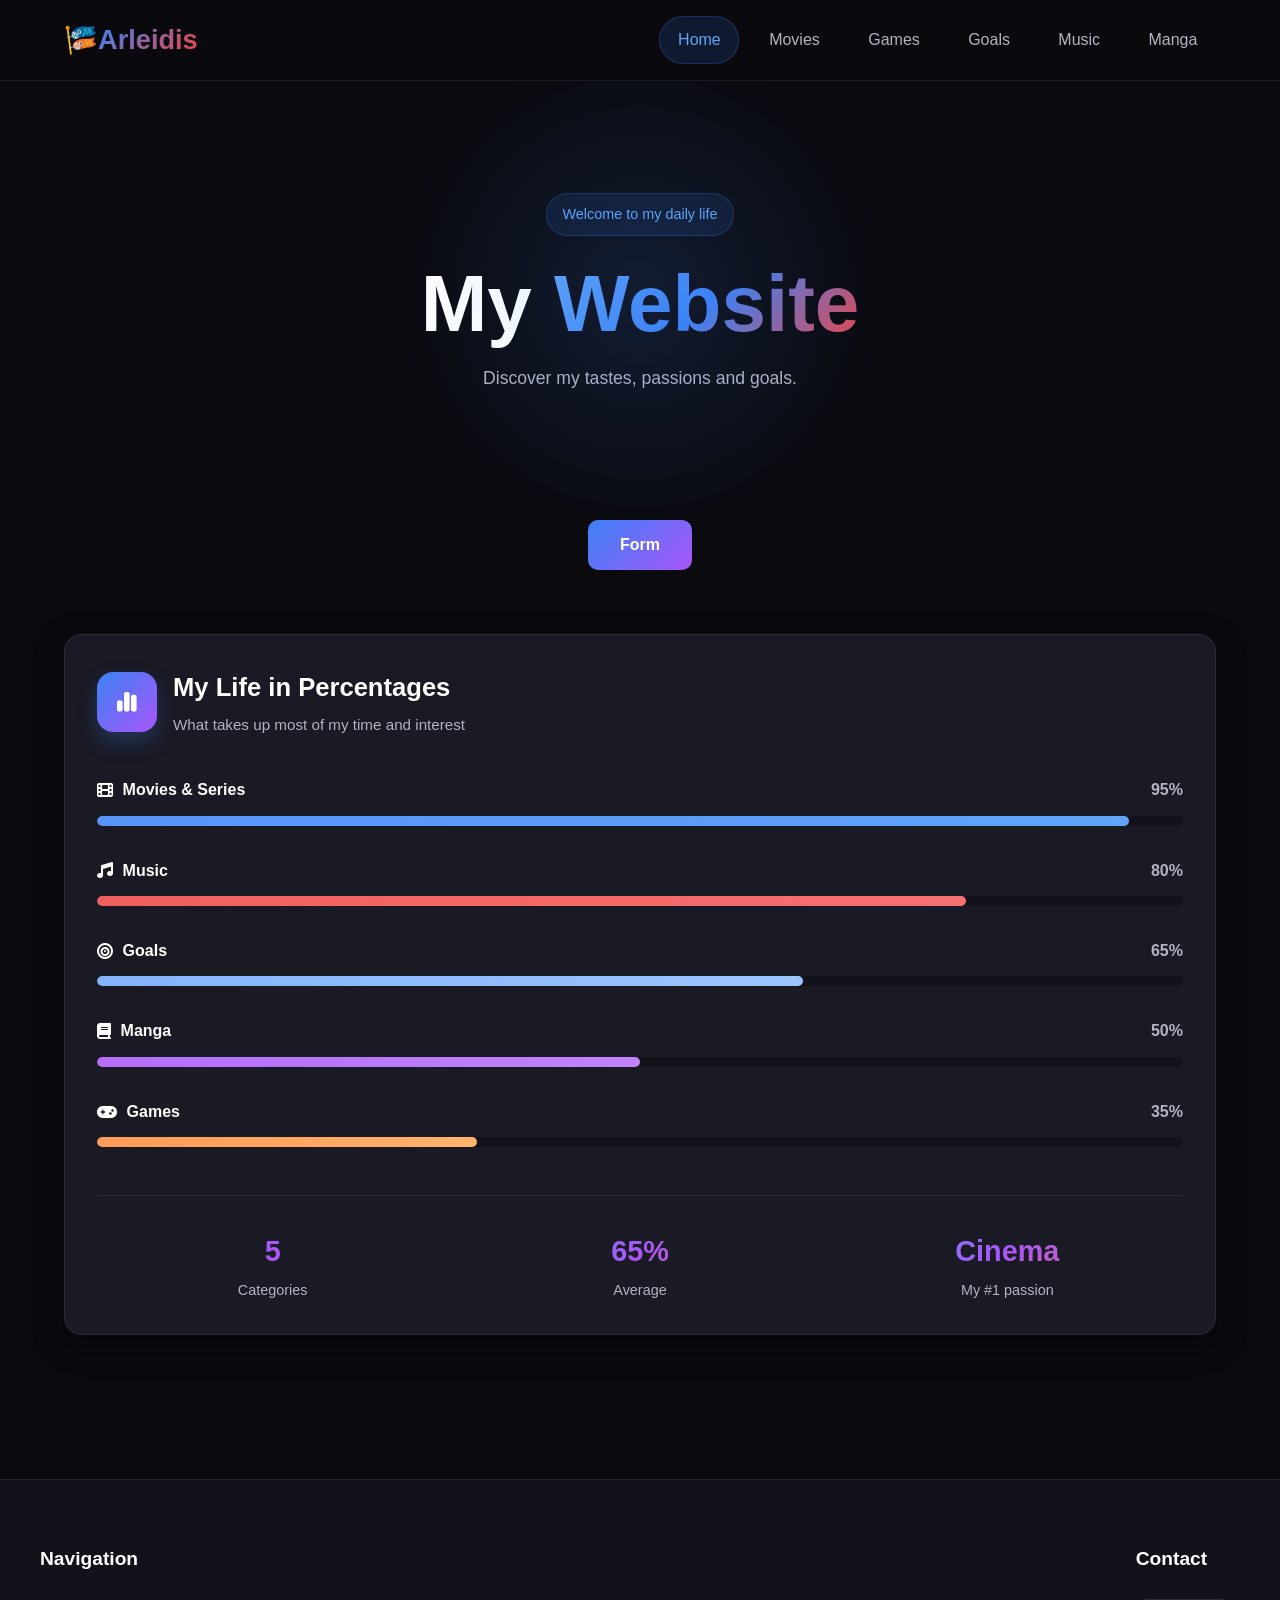
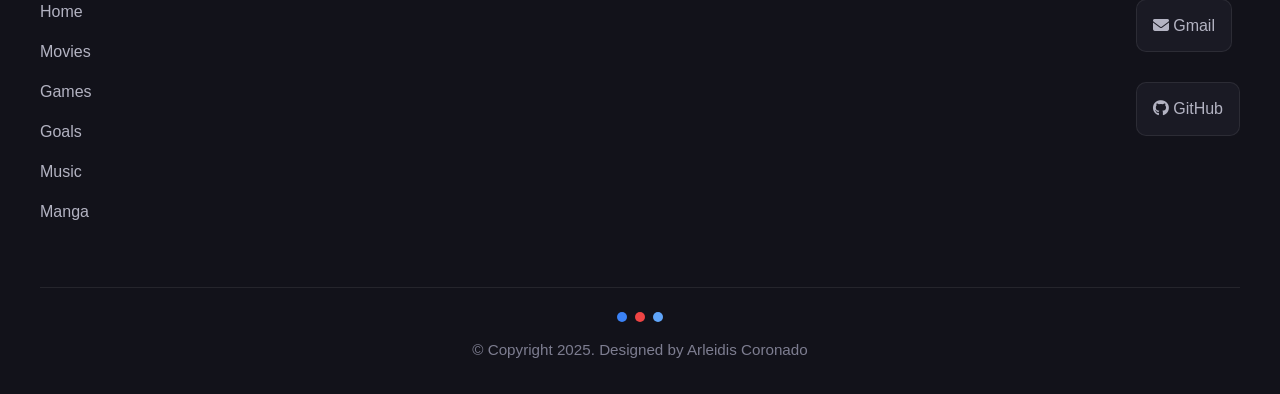
==== index.html @ 74d287a0 "First commit" ====
<!DOCTYPE html>
<html lang="en">

<head>
    <meta charset="UTF-8">
    <meta name="viewport" content="width=device-width, initial-scale=1.0">
    <title>Home - My Website</title>

    <!-- ICONS -->
    <link rel="stylesheet" href="https://cdnjs.cloudflare.com/ajax/libs/font-awesome/6.5.1/css/all.min.css">

    <link rel="stylesheet" href="css/styles.css">
</head>

<body>

    <header class="header">
        <div class="header-content">
            <h1 class="logo">🎏<span>Arleidis</span></h1>

            <nav class="nav-links">
                <a href="index.html" class="nav-link active">Home</a>
                <a href="peliculas.html" class="nav-link">Movies</a>
                <a href="juegos.html" class="nav-link">Games</a>
                <a href="metas.html" class="nav-link">Goals</a>
                <a href="musica.html" class="nav-link">Music</a>
                <a href="mangas.html" class="nav-link">Manga</a>
            </nav>
        </div>
    </header>

    <main class="main-content">

        <section id="inicio" class="module active">

            <!-- HERO -->
            <div class="hero">
                <div class="hero-badge">Welcome to my daily life</div>

                <h2 class="hero-title">My <span>Website</span></h2>

                <p class="hero-description">
                    Discover my tastes, passions and goals.
                </p>
            </div>

            <!-- FORM -->
            <div class="form-container">
                <button class="form-toggle-btn" onclick="toggleForm()">Form</button>

                <div class="contact-form" id="contact-form" style="display:none;">
                    <form onsubmit="handleFormSubmit(event)">

                        <div class="form-group">
                            <label>Name:</label>
                            <input type="text" required>
                        </div>

                        <div class="form-group">
                            <label>Group-scrum:</label>
                            <input type="text" required>
                        </div>

                        <div class="form-group">
                            <label>Score:</label>
                            <input type="text" required>
                        </div>

                        <div class="form-group">
                            <label>Message:</label>
                            <input type="text" required>
                        </div>

                        <button type="submit" class="form-submit-btn">
                            Send your message
                        </button>

                    </form>
                </div>
            </div>

            <!-- PERCENT SECTION -->
            <section class="percent-section">

                <div class="percent-header">
                    <div class="percent-icon">
                        <i class="fa-solid fa-chart-simple"></i>
                    </div>

                    <div>
                        <h2>My Life in Percentages</h2>
                        <p>What takes up most of my time and interest</p>
                    </div>
                </div>

                <!-- ITEM -->
                <div class="progress-item">
                    <div class="progress-title">
                        <span><i class="fa-solid fa-film"></i> Movies & Series</span>
                        <span>95%</span>
                    </div>

                    <div class="progress-bar">
                        <div class="progress-fill peliculas"></div>
                    </div>
                </div>

                <!-- ITEM -->
                <div class="progress-item">
                    <div class="progress-title">
                        <span><i class="fa-solid fa-music"></i> Music</span>
                        <span>80%</span>
                    </div>

                    <div class="progress-bar">
                        <div class="progress-fill musica"></div>
                    </div>
                </div>

                <!-- ITEM -->
                <div class="progress-item">
                    <div class="progress-title">
                        <span><i class="fa-solid fa-bullseye"></i> Goals</span>
                        <span>65%</span>
                    </div>

                    <div class="progress-bar">
                        <div class="progress-fill metas"></div>
                    </div>
                </div>

                <!-- ITEM -->
                <div class="progress-item">
                    <div class="progress-title">
                        <span><i class="fa-solid fa-book"></i> Manga</span>
                        <span>50%</span>
                    </div>

                    <div class="progress-bar">
                        <div class="progress-fill manga"></div>
                    </div>
                </div>

                <!-- ITEM -->
                <div class="progress-item">
                    <div class="progress-title">
                        <span><i class="fa-solid fa-gamepad"></i> Games</span>
                        <span>35%</span>
                    </div>

                    <div class="progress-bar">
                        <div class="progress-fill juegos"></div>
                    </div>
                </div>

                <!-- STATS -->
                <div class="stats-container">

                    <div class="stat-box">
                        <h3>5</h3>
                        <p>Categories</p>
                    </div>

                    <div class="stat-box">
                        <h3>65%</h3>
                        <p>Average</p>
                    </div>

                    <div class="stat-box">
                        <h3>Cinema</h3>
                        <p>My #1 passion</p>
                    </div>

                </div>

            </section>

        </section>

    </main>

    <!-- FOOTER -->
    <footer class="footer">

        <div class="footer-container">

            <!-- NAVIGATION -->
            <div class="footer-column">
                <h3>Navigation</h3>

                <a href="#">Home</a>
                <a href="#">Movies</a>
                <a href="#">Games</a>
                <a href="#">Goals</a>
                <a href="#">Music</a>
                <a href="#">Manga</a>
            </div>

            <!-- CONTACT -->
            <div class="footer-column">
                <h3>Contact</h3>

                <div class="contact-buttons">

                    <a href="mailto:arlcornd@gmail.com" class="contact-btn">
                        <i class="fa-solid fa-envelope"></i> Gmail
                    </a>

                    <a href="https://github.com/Aetheresa" target="_blank" class="contact-btn">
                        <i class="fa-brands fa-github"></i> GitHub
                    </a>

                </div>
            </div>

        </div>

        <!-- Footer -->
        <div class="footer-bottom">

            <div class="footer-dots">
                <span></span>
                <span></span>
                <span></span>
            </div>

            <p>© Copyright 2025. Designed by Arleidis Coronado</p>

        </div>

    </footer>

    <script src="js/script.js"></script>

</body>

</html>
---- css/styles.css ----
/* =========================
   RESET Y VARIABLES
========================= */
:root {
  --bg-primary: #0a0a0f;
  --bg-secondary: #12121a;
  --bg-card: #1a1a24;

  --text-primary: #ffffff;
  --text-secondary: #b3b3c2;
  --text-muted: #7d7d90;

  --blue: #3b82f6;
  --blue-light: #60a5fa;

  --red: #ef4444;
  --red-light: #f87171;

  --purple: #a855f7;

  --border: rgba(255,255,255,0.08);

  --radius: 18px;
  --radius-sm: 10px;

  --shadow:
    0 10px 30px rgba(0,0,0,0.35);
}

*{
  margin:0;
  padding:0;
  box-sizing:border-box;
}

html{
  scroll-behavior:smooth;
}

body{
  font-family:'Segoe UI',sans-serif;
  background: var(--bg-primary);
  color: var(--text-primary);
  min-height:100vh;
  line-height:1.6;
}

/* =========================
   HEADER
========================= */
.header{
  position:sticky;
  top:0;
  z-index:100;
  background: rgba(10,10,15,0.9);
  backdrop-filter: blur(12px);
  border-bottom:1px solid var(--border);
}

.header-content{
  max-width:1200px;
  margin:auto;
  padding:1rem 1.5rem;

  display:flex;
  justify-content:space-between;
  align-items:center;
  gap:1rem;
  flex-wrap:wrap;
}

.logo{
  font-size:1.7rem;
  font-weight:800;
}

.logo span{
  background: linear-gradient(135deg,var(--blue),var(--red));
  -webkit-background-clip:text;
  background-clip:text;
  color:transparent;
}

/* =========================
   NAVBAR
========================= */
.nav-links{
  display:flex;
  gap:.7rem;
  flex-wrap:wrap;
}

.nav-link{
  text-decoration:none;
  color:var(--text-secondary);

  padding:.65rem 1.1rem;
  border-radius:999px;

  transition:.3s ease;
  border:1px solid transparent;
}

.nav-link:hover{
  background:var(--bg-card);
  color:white;
  border-color:var(--border);
}

.nav-link.active{
  background: rgba(59,130,246,0.15);
  color: var(--blue-light);
  border-color: rgba(59,130,246,0.25);
}

/* =========================
   MAIN
========================= */
.main-content{
  max-width:1200px;
  margin:auto;
  padding:2rem 1.5rem 4rem;
}

/* =========================
   HERO INICIO
========================= */
.hero{
  padding:5rem 1rem;
  text-align:center;
  position:relative;
}

.hero::before{
  content:"";
  position:absolute;
  width:500px;
  height:500px;
  left:50%;
  top:50%;
  transform:translate(-50%,-50%);
  background:
    radial-gradient(circle,
    rgba(59,130,246,.15),
    transparent 70%);
  pointer-events:none;
}

.hero-badge{
  display:inline-block;
  padding:.55rem 1rem;
  border-radius:999px;

  background:rgba(59,130,246,.12);
  border:1px solid rgba(59,130,246,.25);

  color:var(--blue-light);
  font-size:.9rem;

  margin-bottom:1.5rem;
}

.hero-title{
  font-size: clamp(2.5rem, 8vw, 5rem);
  font-weight:900;
  line-height:1.1;
  margin-bottom:1rem;
}

.hero-title span{
  background:
    linear-gradient(
      135deg,
      var(--blue-light),
      var(--blue),
      var(--red)
    );

  -webkit-background-clip:text;
  background-clip:text;
  color:transparent;
}

.hero-description{
  max-width:600px;
  margin:auto;
  color:var(--text-secondary);
  font-size:1.1rem;
}

/* =========================
   FORMULARIO
========================= */
.form-container{
  margin-top:3rem;
  text-align:center;
}

.form-toggle-btn{
  background:
    linear-gradient(
      135deg,
      var(--blue),
      var(--purple)
    );

  color:white;
  border:none;

  padding:1rem 2rem;
  border-radius:var(--radius-sm);

  font-size:1rem;
  font-weight:700;

  cursor:pointer;

  transition:.3s ease;
}

.form-toggle-btn:hover{
  transform:translateY(-3px);
  box-shadow:
    0 10px 25px rgba(59,130,246,.3);
}

.contact-form{
  margin:2rem auto 0;
  max-width:500px;

  background:var(--bg-card);
  border:1px solid var(--border);

  border-radius:var(--radius);
  padding:2rem;

  text-align:left;

  animation:fadeUp .4s ease;
}

.contact-form h3{
  text-align:center;
  margin-bottom:1.5rem;
}

.form-group{
  margin-bottom:1.2rem;
}

.form-group label{
  display:block;
  margin-bottom:.5rem;
  color:var(--text-secondary);
}

.form-group input{
  width:100%;
  padding:.9rem 1rem;

  border:none;
  outline:none;

  border-radius:var(--radius-sm);

  background:var(--bg-secondary);
  color:white;

  border:1px solid transparent;

  transition:.3s ease;
}

.form-group input:focus{
  border-color:var(--blue);
  box-shadow:
    0 0 0 3px rgba(59,130,246,.15);
}

.form-submit-btn{
  width:100%;
  margin-top:1rem;

  border:none;
  cursor:pointer;

  padding:1rem;

  border-radius:var(--radius-sm);

  font-weight:700;
  font-size:1rem;

  color:white;

  background:
    linear-gradient(
      135deg,
      var(--blue),
      var(--purple)
    );

  transition:.3s ease;
}

.form-submit-btn:hover{
  transform:translateY(-2px);
  box-shadow:
    0 10px 20px rgba(59,130,246,.25);
}

/* =========================
   HERO PELICULAS
========================= */
.module-hero{
  text-align:center;
  padding:4rem 1rem;
  margin-bottom:3rem;

  position:relative;
  overflow:hidden;

  border-radius:var(--radius);
}

.module-hero.blue{
  background:
    linear-gradient(
      135deg,
      rgba(59,130,246,.15),
      rgba(96,165,250,.05)
    );

  border:1px solid rgba(59,130,246,.15);
}

.module-hero::before{
  content:"";
  position:absolute;
  inset:0;

  background:
    radial-gradient(
      circle at top,
      rgba(59,130,246,.2),
      transparent 70%
    );
}

.module-hero h2{
  position:relative;
  z-index:2;

  font-size: clamp(2rem,6vw,4rem);
  color:var(--blue-light);

  margin-bottom:1rem;
}

.module-hero p{
  position:relative;
  z-index:2;

  max-width:650px;
  margin:auto;

  color:var(--text-secondary);
  font-size:1.05rem;
}
/* =========================
   SECCION PORCENTAJES
========================= */

.percent-section{
  margin-top:4rem;

  background:var(--bg-card);
  border:1px solid var(--border);

  border-radius:var(--radius);

  padding:2rem;

  box-shadow:var(--shadow);
}

.percent-header{
  display:flex;
  align-items:center;
  gap:1rem;

  margin-bottom:2.5rem;
}

.percent-icon{
  width:60px;
  height:60px;

  border-radius:16px;

  display:flex;
  align-items:center;
  justify-content:center;

  font-size:1.4rem;
  color:white;

  background:
    linear-gradient(
      135deg,
      var(--blue),
      var(--purple)
    );

  box-shadow:
    0 10px 20px rgba(59,130,246,.25);
}

.percent-header h2{
  font-size:1.6rem;
  margin-bottom:.3rem;
}

.percent-header p{
  color:var(--text-secondary);
  font-size:.95rem;
}

.progress-item{
  margin-bottom:2rem;
}

.progress-title{
  display:flex;
  justify-content:space-between;
  align-items:center;

  margin-bottom:.8rem;

  color:var(--text-primary);
  font-weight:600;
}

.progress-title span:first-child{
  display:flex;
  align-items:center;
  gap:.6rem;
}

.progress-title span:last-child{
  color:var(--text-secondary);
}

.progress-bar{
  width:100%;
  height:10px;

  background:var(--bg-secondary);

  border-radius:999px;
  overflow:hidden;
}

.progress-fill{
  height:100%;
  border-radius:999px;

  position:relative;
}

.progress-fill::after{
  content:"";
  position:absolute;
  inset:0;

  background:
    linear-gradient(
      90deg,
      rgba(255,255,255,.15),
      transparent
    );
}

/* COLORES */

.peliculas{
  width:95%;
  background:
    linear-gradient(
      90deg,
      var(--blue),
      var(--blue-light)
    );
}

.musica{
  width:80%;
  background:
    linear-gradient(
      90deg,
      var(--red),
      var(--red-light)
    );
}

.metas{
  width:65%;
  background:
    linear-gradient(
      90deg,
      #6ea8ff,
      #9cc6ff
    );
}

.manga{
  width:50%;
  background:
    linear-gradient(
      90deg,
      var(--purple),
      #c084fc
    );
}

.juegos{
  width:35%;
  background:
    linear-gradient(
      90deg,
      #ff8a3d,
      #ffb36b
    );
}

/* =========================
   ESTADISTICAS
========================= */

.stats-container{
  margin-top:3rem;
  padding-top:2rem;

  border-top:1px solid var(--border);

  display:grid;
  grid-template-columns:repeat(3,1fr);
  gap:1rem;
}

.stat-box{
  text-align:center;
}

.stat-box h3{
  font-size:1.8rem;
  font-weight:800;

  background:
    linear-gradient(
      135deg,
      var(--blue-light),
      var(--purple),
      var(--red-light)
    );

  -webkit-background-clip:text;
  background-clip:text;
  color:transparent;
}

.stat-box p{
  margin-top:.3rem;
  color:var(--text-secondary);
  font-size:.9rem;
}

/* =========================
   FOOTER
========================= */

.footer{
  margin-top:5rem;

  background:var(--bg-secondary);

  border-top:1px solid var(--border);

  padding:4rem 1.5rem 2rem;
}

.footer-container{
  max-width:1200px;
  margin:auto;

  display:flex;
  justify-content:space-between;
  gap:3rem;
  flex-wrap:wrap;
}

.footer-column h3{
  margin-bottom:1.5rem;
  font-size:1.2rem;
}

.footer-column a{
  display:block;

  text-decoration:none;
  color:var(--text-secondary);

  margin-bottom:.9rem;

  transition:.3s ease;
}

.footer-column a:hover{
  color:var(--blue-light);
  transform:translateX(5px);
}

.contact-buttons{
  display:flex;
  flex-direction:column;
  gap:1rem;
}

.contact-btn{
  display:flex;
  align-items:center;
  gap:.7rem;

  width:fit-content;

  padding:.8rem 1rem;

  border-radius:var(--radius-sm);

  background:var(--bg-card);
  border:1px solid var(--border);

  color:var(--text-primary);

  transition:.3s ease;
}

.contact-btn:hover{
  transform:translateY(-2px);
  border-color:rgba(59,130,246,.3);

  box-shadow:
    0 8px 20px rgba(59,130,246,.15);
}

.footer-bottom{
  max-width:1200px;
  margin:3rem auto 0;

  border-top:1px solid var(--border);

  padding-top:1.5rem;

  text-align:center;
}

.footer-bottom p{
  color:var(--text-muted);
  font-size:.95rem;
}

/* DOTS */

.footer-dots{
  display:flex;
  justify-content:center;
  gap:.5rem;

  margin-bottom:1rem;
}

.footer-dots span{
  width:10px;
  height:10px;

  border-radius:50%;
}

.footer-dots span:nth-child(1){
  background:var(--blue);
}

.footer-dots span:nth-child(2){
  background:var(--red);
}

.footer-dots span:nth-child(3){
  background:var(--blue-light);
}

/* =========================
   RESPONSIVE
========================= */

@media(max-width:768px){

  .percent-header{
    flex-direction:column;
    text-align:center;
  }

  .stats-container{
    grid-template-columns:1fr;
  }

  .footer-container{
    flex-direction:column;
  }

}

/* =========================
   GRID PELICULAS
========================= */
.content-grid{
  display:grid;

  grid-template-columns:
    repeat(auto-fit,minmax(280px,1fr));

  gap:2rem;
}

/* =========================
   TARJETAS
========================= */
.content-card{
  background:var(--bg-card);

  border:1px solid var(--border);

  border-radius:var(--radius);

  overflow:hidden;

  transition:.35s ease;

  position:relative;
}

.content-card:hover{
  transform:translateY(-6px);
  box-shadow:var(--shadow);
}

/* COLORES */
.content-card.blue:hover{
  border-color:rgba(59,130,246,.5);
}

.content-card.red:hover{
  border-color:rgba(239,68,68,.5);
}

/* =========================
   IMAGEN
========================= */
.card-image{
  height:210px;

  position:relative;

  display:flex;
  align-items:center;
  justify-content:center;

  background:var(--bg-secondary);

  overflow:hidden;
}

.card-image::before{
  content:"";
  position:absolute;
  inset:0;

  background:
    linear-gradient(
      135deg,
      rgba(255,255,255,.03),
      transparent
    );
}

.content-card.blue .card-image{
  background:
    linear-gradient(
      135deg,
      rgba(59,130,246,.15),
      #12121a
    );
}

.content-card.red .card-image{
  background:
    linear-gradient(
      135deg,
      rgba(239,68,68,.15),
      #12121a
    );
}

/* =========================
   BADGE
========================= */
.card-badge{
  position:absolute;
  top:1rem;
  left:1rem;

  padding:.45rem .9rem;

  border-radius:999px;

  font-size:.75rem;
  font-weight:700;

  color:white;

  letter-spacing:.5px;
}

.card-badge.blue{
  background:var(--blue);
}

.card-badge.red{
  background:var(--red);
}

/* =========================
   ICONO
========================= */
.card-placeholder{
  font-size:4rem;
  opacity:.8;

  transition:.3s ease;
}

.content-card:hover .card-placeholder{
  transform:scale(1.08);
}

/* =========================
   TEXTO TARJETA
========================= */
.card-body{
  padding:1.6rem;
}

.card-body h3{
  font-size:1.35rem;
  margin-bottom:.8rem;

  transition:.3s ease;
}

.content-card.blue:hover h3{
  color:var(--blue-light);
}

.content-card.red:hover h3{
  color:var(--red-light);
}

.card-body p{
  color:var(--text-secondary);
  font-size:.95rem;
  line-height:1.7;
}

/* =========================
   ANIMACION
========================= */
@keyframes fadeUp{
  from{
    opacity:0;
    transform:translateY(15px);
  }

  to{
    opacity:1;
    transform:translateY(0);
  }
}

/* =========================
   RESPONSIVE
========================= */
@media(max-width:768px){

  .header-content{
    flex-direction:column;
    text-align:center;
  }

  .nav-links{
    justify-content:center;
  }

  .hero{
    padding:4rem 1rem;
  }

  .content-grid{
    grid-template-columns:1fr;
  }

  .card-image{
    height:200px;
  }
}

/* =========================
   JUEGOS
========================= */

.module-hero.red{
  background:
    linear-gradient(
      135deg,
      rgba(239,68,68,.15),
      rgba(248,113,113,.05)
    );

  border:1px solid rgba(239,68,68,.15);
}

.module-hero.red::before{
  content:"";
  position:absolute;
  inset:0;

  background:
    radial-gradient(
      circle at top right,
      rgba(239,68,68,.2),
      transparent 70%
    );
}

.module-hero.red h2{
  color:var(--red-light);
}

/* =========================
   LISTA DE JUEGOS
========================= */

.games-list{
  display:flex;
  flex-direction:column;
  gap:2rem;
}

/* =========================
   TARJETA JUEGO
========================= */

.game-card{
  display:grid;
  grid-template-columns:1fr 1fr;

  background:var(--bg-card);

  border:1px solid rgba(239,68,68,.15);

  border-radius:var(--radius);

  overflow:hidden;

  transition:.35s ease;
}

.game-card:hover{
  transform:translateY(-6px);

  border-color:rgba(239,68,68,.4);

  box-shadow:
    0 15px 35px rgba(239,68,68,.15);
}

/* =========================
   IMAGEN JUEGO
========================= */

.game-image{
  min-height:280px;

  position:relative;

  display:flex;
  align-items:center;
  justify-content:center;

  background:
    linear-gradient(
      135deg,
      rgba(239,68,68,.18),
      var(--bg-secondary)
    );

  overflow:hidden;
}

.game-image::before{
  content:"";
  position:absolute;
  inset:0;

  background:
    linear-gradient(
      135deg,
      rgba(255,255,255,.04),
      transparent
    );
}

/* =========================
   ICONO JUEGO
========================= */

.game-placeholder{
  font-size:5rem;

  opacity:.85;

  transition:.35s ease;
}

.game-card:hover .game-placeholder{
  transform:scale(1.1) rotate(4deg);
}

/* =========================
   CONTENIDO JUEGO
========================= */

.game-content{
  padding:2rem;

  display:flex;
  flex-direction:column;
  justify-content:center;
}

.game-content h3{
  font-size:2rem;
  margin-bottom:1rem;

  transition:.3s ease;
}

.game-card:hover .game-content h3{
  color:var(--red-light);
}

.game-content p{
  color:var(--text-secondary);

  line-height:1.8;

  font-size:1rem;
}

/* =========================
   METAS
========================= */

.module-hero.light-blue{
  background:
    linear-gradient(
      135deg,
      rgba(96,165,250,.15),
      rgba(59,130,246,.05)
    );

  border:1px solid rgba(96,165,250,.15);
}

.module-hero.light-blue::before{
  content:"";
  position:absolute;
  inset:0;

  background:
    radial-gradient(
      circle at top,
      rgba(96,165,250,.2),
      transparent 70%
    );
}

.module-hero.light-blue h2{
  color:var(--blue-light);
}

/* =========================
   GRID METAS
========================= */

.goals-grid{
  display:grid;

  grid-template-columns:
    repeat(auto-fit,minmax(280px,1fr));

  gap:2rem;
}

/* =========================
   TARJETA META
========================= */

.goal-card{
  background:var(--bg-card);

  border:1px solid var(--border);

  border-radius:var(--radius);

  overflow:hidden;

  transition:.35s ease;
}

.goal-card:hover{
  transform:translateY(-6px);

  box-shadow:var(--shadow);
}

.goal-card.blue:hover{
  border-color:rgba(59,130,246,.4);
}

/* =========================
   HEADER META
========================= */

.goal-header{
  height:220px;

  position:relative;

  display:flex;
  align-items:center;
  justify-content:center;

  overflow:hidden;

  background:
    linear-gradient(
      135deg,
      rgba(59,130,246,.18),
      var(--bg-secondary)
    );
}

.goal-header::before{
  content:"";
  position:absolute;
  inset:0;

  background:
    linear-gradient(
      135deg,
      rgba(255,255,255,.04),
      transparent
    );
}

/* =========================
   ICONO META
========================= */

.goal-placeholder{
  font-size:5rem;

  opacity:.85;

  transition:.35s ease;
}

.goal-card:hover .goal-placeholder{
  transform:scale(1.08) rotate(-4deg);
}

/* =========================
   CONTENIDO META
========================= */

.goal-body{
  padding:1.8rem;
}

.goal-body h3{
  font-size:1.5rem;

  margin-bottom:.8rem;

  transition:.3s ease;
}

.goal-card:hover .goal-body h3{
  color:var(--blue-light);
}

.goal-body p{
  color:var(--text-secondary);

  line-height:1.7;

  font-size:.97rem;
}

/* =========================
   RESPONSIVE
========================= */

@media(max-width:900px){

  .game-card{
    grid-template-columns:1fr;
  }

  .game-image{
    min-height:220px;
  }

  .game-content{
    padding:1.5rem;
  }

  .game-content h3{
    font-size:1.6rem;
  }
}

@media(max-width:768px){

  .goals-grid{
    grid-template-columns:1fr;
  }

  .goal-header{
    height:200px;
  }

  .goal-placeholder{
    font-size:4rem;
  }
}
/* =========================
   HERO MANGAS
========================= */
.module-hero{
  text-align:center;
  padding:4rem 1rem;
  margin-bottom:3rem;

  position:relative;
  overflow:hidden;

  border-radius:var(--radius);
}

.module-hero.purple{
  background:
    linear-gradient(
      135deg,
      rgba(168,85,247,.15),
      rgba(192,132,252,.05)
    );

  border:1px solid rgba(168,85,247,.15);
}

.module-hero::before{
  content:"";
  position:absolute;
  inset:0;

  background:
    radial-gradient(
      circle at top,
      rgba(168,85,247,.2),
      transparent 70%
    );
}

.module-hero h2{
  position:relative;
  z-index:2;

  font-size:clamp(2rem,6vw,4rem);
  color:var(--purple-light);

  margin-bottom:1rem;
}

.module-hero p{
  position:relative;
  z-index:2;

  max-width:650px;
  margin:auto;

  color:var(--text-secondary);
  font-size:1.05rem;
}

/* =========================
   GRID MANGAS
========================= */
.manga-grid{
  display:grid;

  grid-template-columns:
    repeat(auto-fit,minmax(280px,1fr));

  gap:2rem;
}

/* =========================
   TARJETAS
========================= */
.manga-card{
  background:var(--bg-card);

  border:1px solid var(--border);

  border-radius:var(--radius);

  overflow:hidden;

  transition:.35s ease;

  position:relative;
}

.manga-card:hover{
  transform:translateY(-6px);
  box-shadow:var(--shadow);

  border-color:rgba(168,85,247,.5);
}

/* =========================
   PORTADA
========================= */
.manga-cover{
  height:230px;

  position:relative;

  display:flex;
  align-items:center;
  justify-content:center;

  overflow:hidden;

  background:
    linear-gradient(
      135deg,
      rgba(168,85,247,.15),
      #12121a
    );
}

.manga-cover::before{
  content:"";
  position:absolute;
  inset:0;

  background:
    linear-gradient(
      135deg,
      rgba(255,255,255,.03),
      transparent
    );
}

/* =========================
   ICONO
========================= */
.manga-placeholder{
  font-size:4rem;
  opacity:.85;

  transition:.3s ease;
}

.manga-card:hover .manga-placeholder{
  transform:scale(1.08);
}

/* =========================
   TEXTO TARJETA
========================= */
.manga-body{
  padding:1.6rem;
}

.manga-body h3{
  font-size:1.35rem;
  margin-bottom:.8rem;

  transition:.3s ease;
}

.manga-card:hover h3{
  color:var(--purple-light);
}

.manga-body p{
  color:var(--text-secondary);
  font-size:.95rem;
  line-height:1.7;
}

/* =========================
   ANIMACION
========================= */
@keyframes fadeUp{
  from{
    opacity:0;
    transform:translateY(15px);
  }

  to{
    opacity:1;
    transform:translateY(0);
  }
}

/* =========================
   RESPONSIVE
========================= */
@media(max-width:768px){

  .header-content{
    flex-direction:column;
    text-align:center;
  }

  .nav-links{
    justify-content:center;
  }

  .manga-grid{
    grid-template-columns:1fr;
  }

  .manga-cover{
    height:200px;
  }
}

/* =========================
   HERO MUSICA
========================= */
.module-hero{
  text-align:center;
  padding:4rem 1rem;
  margin-bottom:3rem;

  position:relative;
  overflow:hidden;

  border-radius:var(--radius);
}

.module-hero.orange{
  background:
    linear-gradient(
      135deg,
      rgba(249,115,22,.15),
      rgba(251,146,60,.05)
    );

  border:1px solid rgba(249,115,22,.15);
}

.module-hero::before{
  content:"";
  position:absolute;
  inset:0;

  background:
    radial-gradient(
      circle at top,
      rgba(249,115,22,.2),
      transparent 70%
    );
}

.module-hero h2{
  position:relative;
  z-index:2;

  font-size:clamp(2rem,6vw,4rem);
  color:var(--orange-light);

  margin-bottom:1rem;
}

.module-hero p{
  position:relative;
  z-index:2;

  max-width:650px;
  margin:auto;

  color:var(--text-secondary);
  font-size:1.05rem;
}

/* =========================
   GRID MUSICA
========================= */
.music-grid{
  display:grid;

  grid-template-columns:
    repeat(auto-fit, minmax(280px, 1fr));

  gap:2rem;
}

/* =========================
   TARJETAS
========================= */
.music-card{
  background:var(--bg-card);

  border:1px solid var(--border);

  border-radius:var(--radius);

  overflow:hidden;

  transition:.35s ease;

  position:relative;
}

.music-card:hover{
  transform:translateY(-6px);
  box-shadow:var(--shadow);

  border-color:rgba(249,115,22,.5);
}

/* =========================
   COVER
========================= */
.music-cover{
  height:210px;

  position:relative;

  display:flex;
  align-items:center;
  justify-content:center;

  background:
    linear-gradient(
      135deg,
      rgba(249,115,22,.15),
      #12121a
    );

  overflow:hidden;
}

.music-cover::before{
  content:"";
  position:absolute;
  inset:0;

  background:
    linear-gradient(
      135deg,
      rgba(255,255,255,.03),
      transparent
    );
}

/* efecto hover */
.music-card:hover .music-cover{
  filter:brightness(1.05);
}

/* =========================
   INFO
========================= */
.music-info{
  padding:1.6rem;

  text-align:center;
}

.music-info h4{
  font-size:1.2rem;
  margin:0;

  transition:.3s ease;
}

.music-card:hover .music-info h4{
  color:var(--orange-light);
}

/* =========================
   ANIMACION
========================= */
@keyframes fadeUp{
  from{
    opacity:0;
    transform:translateY(15px);
  }
  to{
    opacity:1;
    transform:translateY(0);
  }
}

/* =========================
   RESPONSIVE
========================= */
@media(max-width:768px){

  .header-content{
    flex-direction:column;
    text-align:center;
  }

  .nav-links{
    justify-content:center;
  }

  .music-grid{
    grid-template-columns:1fr;
  }

  .music-cover{
    height:200px;
  }
}
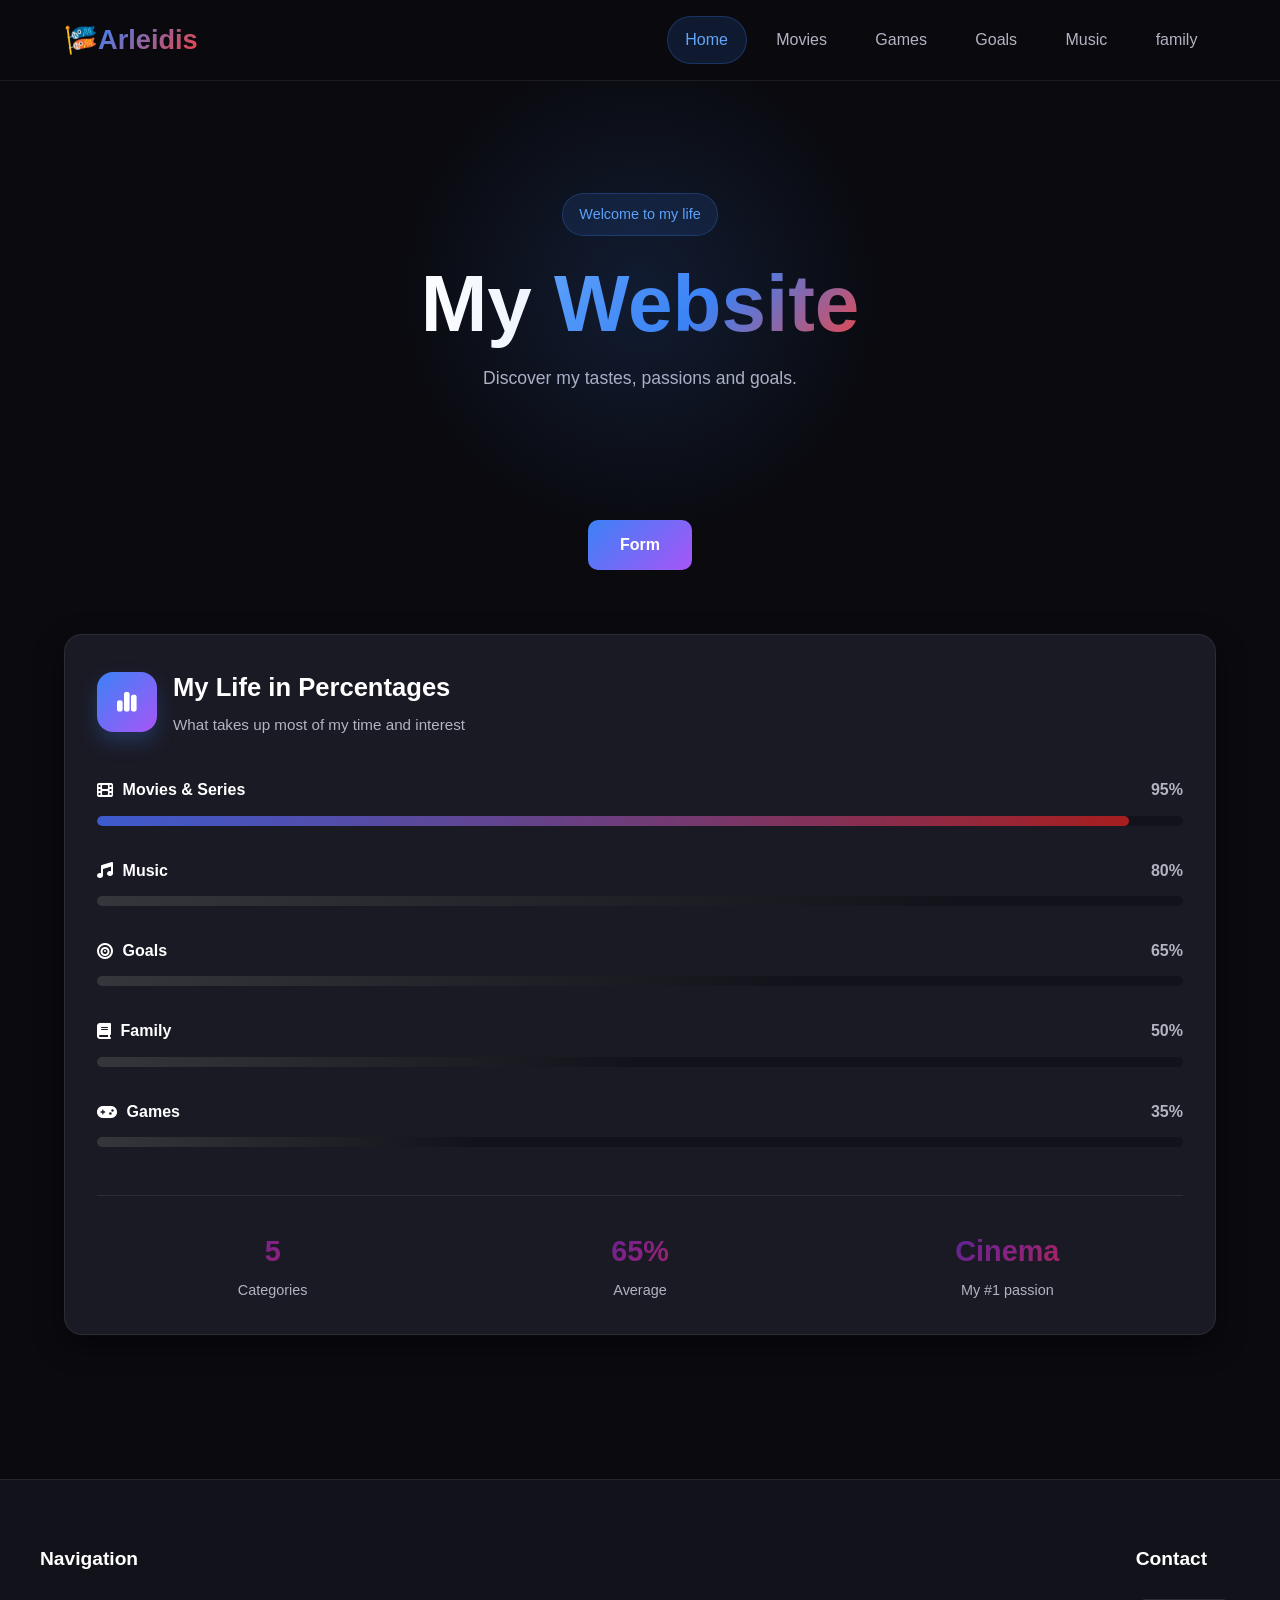
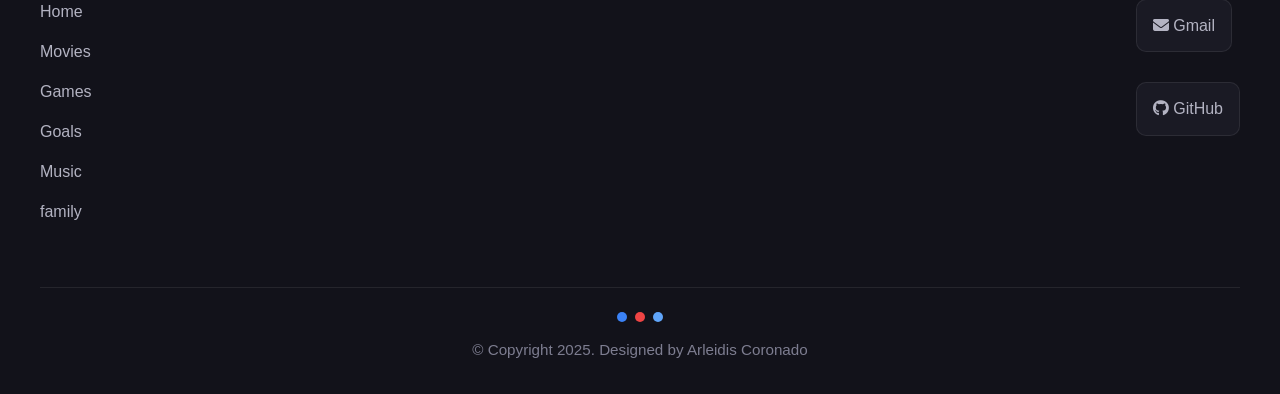
==== commit 9a42a34a: "update" ====
--- a/index.html
+++ b/index.html
@@ -9,7 +9,7 @@
     <!-- ICONS -->
     <link rel="stylesheet" href="https://cdnjs.cloudflare.com/ajax/libs/font-awesome/6.5.1/css/all.min.css">
 
-    <link rel="stylesheet" href="css/styles.css">
+    <link rel="stylesheet" href="css/index.css">
 </head>
 
 <body>
@@ -20,11 +20,11 @@
 
             <nav class="nav-links">
                 <a href="index.html" class="nav-link active">Home</a>
-                <a href="peliculas.html" class="nav-link">Movies</a>
-                <a href="juegos.html" class="nav-link">Games</a>
-                <a href="metas.html" class="nav-link">Goals</a>
-                <a href="musica.html" class="nav-link">Music</a>
-                <a href="mangas.html" class="nav-link">Manga</a>
+                <a href="movies.html" class="nav-link">Movies</a>
+                <a href="games.html" class="nav-link">Games</a>
+                <a href="Goals.html" class="nav-link">Goals</a>
+                <a href="music.html" class="nav-link">Music</a>
+                <a href="family.html" class="nav-link">family</a>
             </nav>
         </div>
     </header>
@@ -35,7 +35,7 @@
 
             <!-- HERO -->
             <div class="hero">
-                <div class="hero-badge">Welcome to my daily life</div>
+                <div class="hero-badge">Welcome to my life</div>
 
                 <h2 class="hero-title">My <span>Website</span></h2>
 
@@ -45,30 +45,32 @@
             </div>
 
             <!-- FORM -->
+            <!-- FORM -->
             <div class="form-container">
                 <button class="form-toggle-btn" onclick="toggleForm()">Form</button>
 
                 <div class="contact-form" id="contact-form" style="display:none;">
-                    <form onsubmit="handleFormSubmit(event)">
+
+                    <form id="contactForm">
 
                         <div class="form-group">
                             <label>Name:</label>
-                            <input type="text" required>
+                            <input type="text" id="name" required>
                         </div>
 
                         <div class="form-group">
                             <label>Group-scrum:</label>
-                            <input type="text" required>
+                            <input type="text" id="group" required>
                         </div>
 
                         <div class="form-group">
                             <label>Score:</label>
-                            <input type="text" required>
+                            <input type="text" id="score" required>
                         </div>
 
                         <div class="form-group">
                             <label>Message:</label>
-                            <input type="text" required>
+                            <input type="text" id="message" required>
                         </div>
 
                         <button type="submit" class="form-submit-btn">
@@ -76,6 +78,7 @@
                         </button>
 
                     </form>
+
                 </div>
             </div>
 
@@ -132,12 +135,12 @@
                 <!-- ITEM -->
                 <div class="progress-item">
                     <div class="progress-title">
-                        <span><i class="fa-solid fa-book"></i> Manga</span>
+                        <span><i class="fa-solid fa-book"></i> Family</span>
                         <span>50%</span>
                     </div>
 
                     <div class="progress-bar">
-                        <div class="progress-fill manga"></div>
+                        <div class="progress-fill family"></div>
                     </div>
                 </div>
 
@@ -188,12 +191,12 @@
             <div class="footer-column">
                 <h3>Navigation</h3>
 
-                <a href="#">Home</a>
-                <a href="#">Movies</a>
-                <a href="#">Games</a>
-                <a href="#">Goals</a>
-                <a href="#">Music</a>
-                <a href="#">Manga</a>
+                <a href="index.html">Home</a>
+                <a href="movies.html">Movies</a>
+                <a href="games.html">Games</a>
+                <a href="Goals.html">Goals</a>
+                <a href="music.html">Music</a>
+                <a href="family.html">family</a>
             </div>
 
             <!-- CONTACT -->
--- a/css/index.css
+++ b/css/index.css
@@ -0,0 +1,530 @@
+/* =========================
+   RESET Y VARIABLES
+========================= */
+:root {
+  --bg-primary: #0a0a0f;
+  --bg-secondary: #12121a;
+  --bg-card: #1a1a24;
+
+  --text-primary: #ffffff;
+  --text-secondary: #b3b3c2;
+  --text-muted: #7d7d90;
+
+  --blue: #3b82f6;
+  --blue-light: #60a5fa;
+  --red: #ef4444;
+  --red-light: #f87171;
+  --purple: #a855f7;
+
+  --border: rgba(255,255,255,0.08);
+
+  --radius: 18px;
+  --radius-sm: 10px;
+
+  --shadow: 0 10px 30px rgba(0,0,0,0.35);
+}
+
+*{
+  margin: 0;
+  padding: 0;
+  box-sizing: border-box;
+}
+
+html{
+  scroll-behavior: smooth;
+}
+
+body{
+  font-family: 'Segoe UI', sans-serif;
+  background: var(--bg-primary);
+  color: var(--text-primary);
+  min-height: 100vh;
+  line-height: 1.6;
+}
+
+/* =========================
+   HEADER & NAVBAR
+========================= */
+.header{
+  position: sticky;
+  top: 0;
+  z-index: 100;
+  background: rgba(10,10,15,0.9);
+  backdrop-filter: blur(12px);
+  border-bottom: 1px solid var(--border);
+}
+
+.header-content{
+  max-width: 1200px;
+  margin: auto;
+  padding: 1rem 1.5rem;
+  display: flex;
+  justify-content: space-between;
+  align-items: center;
+  gap: 1rem;
+  flex-wrap: wrap;
+}
+
+.logo{
+  font-size: 1.7rem;
+  font-weight: 800;
+}
+
+.logo span{
+  background: linear-gradient(135deg, var(--blue), var(--red));
+  -webkit-background-clip: text;
+  background-clip: text;
+  color: transparent;
+}
+
+.nav-links{
+  display: flex;
+  gap: .7rem;
+  flex-wrap: wrap;
+}
+
+.nav-link{
+  text-decoration: none;
+  color: var(--text-secondary);
+  padding: .65rem 1.1rem;
+  border-radius: 999px;
+  transition: .3s ease;
+  border: 1px solid transparent;
+}
+
+.nav-link:hover{
+  background: var(--bg-card);
+  color: white;
+  border-color: var(--border);
+}
+
+.nav-link.active{
+  background: rgba(59,130,246,0.15);
+  color: var(--blue-light);
+  border-color: rgba(59,130,246,0.25);
+}
+
+/* =========================
+   MAIN STRUCUTRE & HERO
+========================= */
+.main-content{
+  max-width: 1200px;
+  margin: auto;
+  padding: 2rem 1.5rem 4rem;
+}
+
+.hero{
+  padding: 5rem 1rem;
+  text-align: center;
+  position: relative;
+}
+
+.hero::before{
+  content: "";
+  position: absolute;
+  width: 500px;
+  height: 500px;
+  left: 50%;
+  top: 50%;
+  transform: translate(-50%,-50%);
+  background: radial-gradient(circle, rgba(59,130,246,.15), transparent 70%);
+  pointer-events: none;
+}
+
+.hero-badge{
+  display: inline-block;
+  padding: .55rem 1rem;
+  border-radius: 999px;
+  background: rgba(59,130,246,.12);
+  border: 1px solid rgba(59,130,246,.25);
+  color: var(--blue-light);
+  font-size: .9rem;
+  margin-bottom: 1.5rem;
+}
+
+.hero-title{
+  font-size: clamp(2.5rem, 8vw, 5rem);
+  font-weight: 900;
+  line-height: 1.1;
+  margin-bottom: 1rem;
+}
+
+.hero-title span{
+  background: linear-gradient(135deg, var(--blue-light), var(--blue), var(--red));
+  -webkit-background-clip: text;
+  background-clip: text;
+  color: transparent;
+}
+
+.hero-description{
+  max-width: 600px;
+  margin: auto;
+  color: var(--text-secondary);
+  font-size: 1.1rem;
+}
+
+/* =========================
+   FORMULARIO CONTÁCTAME
+========================= */
+.form-container{
+  margin-top: 3rem;
+  text-align: center;
+}
+
+.form-toggle-btn{
+  background: linear-gradient(135deg, var(--blue), var(--purple));
+  color: white;
+  border: none;
+  padding: 1rem 2rem;
+  border-radius: var(--radius-sm);
+  font-size: 1rem;
+  font-weight: 700;
+  cursor: pointer;
+  transition: .3s ease;
+}
+
+.form-toggle-btn:hover{
+  transform: translateY(-3px);
+  box-shadow: 0 10px 25px rgba(59,130,246,.3);
+}
+
+.contact-form{
+  margin: 2rem auto 0;
+  max-width: 500px;
+  background: var(--bg-card);
+  border: 1px solid var(--border);
+  border-radius: var(--radius);
+  padding: 2rem;
+  text-align: left;
+  animation: fadeUp .4s ease;
+}
+
+.contact-form h3{
+  text-align: center;
+  margin-bottom: 1.5rem;
+}
+
+.form-group{
+  margin-bottom: 1.2rem;
+}
+
+.form-group label{
+  display: block;
+  margin-bottom: .5rem;
+  color: var(--text-secondary);
+}
+
+.form-group input{
+  width: 100%;
+  padding: .9rem 1rem;
+  outline: none;
+  border-radius: var(--radius-sm);
+  background: var(--bg-secondary);
+  color: white;
+  border: 1px solid transparent;
+  transition: .3s ease;
+}
+
+.form-group input:focus{
+  border-color: var(--blue);
+  box-shadow: 0 0 0 3px rgba(59,130,246,.15);
+}
+
+.form-submit-btn{
+  width: 100%;
+  margin-top: 1rem;
+  border: none;
+  cursor: pointer;
+  padding: 1rem;
+  border-radius: var(--radius-sm);
+  font-weight: 700;
+  font-size: 1rem;
+  color: white;
+  background: linear-gradient(135deg, var(--blue), var(--purple));
+  transition: .3s ease;
+}
+
+.form-submit-btn:hover{
+  transform: translateY(-2px);
+  box-shadow: 0 10px 20px rgba(59,130,246,.25);
+}
+
+/* =========================
+   SECCION PORCENTAJES (LÍNEAS DE PROGRESO)
+========================= */
+.percent-section{
+  margin-top: 4rem;
+  background: var(--bg-card);
+  border: 1px solid var(--border);
+  border-radius: var(--radius);
+  padding: 2rem;
+  box-shadow: var(--shadow);
+}
+
+.percent-header{
+  display: flex;
+  align-items: center;
+  gap: 1rem;
+  margin-bottom: 2.5rem;
+}
+
+.percent-icon{
+  width: 60px;
+  height: 60px;
+  border-radius: 16px;
+  display: flex;
+  align-items: center;
+  justify-content: center;
+  font-size: 1.4rem;
+  color: white;
+  background: linear-gradient(135deg, var(--blue), var(--purple));
+  box-shadow: 0 10px 20px rgba(59,130,246,.25);
+}
+
+.percent-header h2{
+  font-size: 1.6rem;
+  margin-bottom: .3rem;
+}
+
+.percent-header p{
+  color: var(--text-secondary);
+  font-size: .95rem;
+}
+
+.progress-item{
+  margin-bottom: 2rem;
+}
+
+.progress-title{
+  display: flex;
+  justify-content: space-between;
+  align-items: center;
+  margin-bottom: .8rem;
+  color: var(--text-primary);
+  font-weight: 600;
+}
+
+.progress-title span:first-child{
+  display: flex;
+  align-items: center;
+  gap: .6rem;
+}
+
+.progress-title span:last-child{
+  color: var(--text-secondary);
+}
+
+.progress-bar{
+  width: 100%;
+  height: 10px;
+  background: var(--bg-secondary);
+  border-radius: 999px;
+  overflow: hidden;
+}
+
+.progress-fill{
+  height: 100%;
+  border-radius: 999px;
+  position: relative;
+}
+
+.progress-fill::after{
+  content: "";
+  position: absolute;
+  inset: 0;
+  background: linear-gradient(90deg, rgba(255,255,255,.15), transparent);
+}
+
+/* CLASES DE LLENADO ESPECÍFICAS */
+.peliculas{
+  width: 95%;
+  background: linear-gradient(90deg, rgb(28, 62, 197), rgb(167, 30, 30));
+}
+
+.musica{
+  width: 80%;
+  background: linear-gradient(90deg, #ff8a3d);
+}
+
+.metas{
+  width: 65%;
+  background: linear-gradient(90deg, #1451ae);
+}
+
+.family{
+  width: 50%;
+  background: linear-gradient(90deg,#732eb9);
+}
+
+.juegos{
+  width: 35%;
+  background: linear-gradient(90deg, #ff3d3d);
+}
+
+/* =========================
+   ESTADISTICAS
+========================= */
+.stats-container{
+  margin-top: 3rem;
+  padding-top: 2rem;
+  border-top: 1px solid var(--border);
+  display: grid;
+  grid-template-columns: repeat(3, 1fr);
+  gap: 1rem;
+}
+
+.stat-box{
+  text-align: center;
+}
+
+.stat-box h3{
+  font-size: 1.8rem;
+  font-weight: 800;
+  background: linear-gradient(135deg, rgb(17, 40, 171), rgb(133, 34, 133), rgb(227, 41, 24));
+  -webkit-background-clip: text;
+  background-clip: text;
+  color: transparent;
+}
+
+.stat-box p{
+  margin-top: .3rem;
+  color: var(--text-secondary);
+  font-size: .9rem;
+}
+
+/* =========================
+   FOOTER
+========================= */
+.footer{
+  margin-top: 5rem;
+  background: var(--bg-secondary);
+  border-top: 1px solid var(--border);
+  padding: 4rem 1.5rem 2rem;
+}
+
+.footer-container{
+  max-width: 1200px;
+  margin: auto;
+  display: flex;
+  justify-content: space-between;
+  gap: 3rem;
+  flex-wrap: wrap;
+}
+
+.footer-column h3{
+  margin-bottom: 1.5rem;
+  font-size: 1.2rem;
+}
+
+.footer-column a{
+  display: block;
+  text-decoration: none;
+  color: var(--text-secondary);
+  margin-bottom: .9rem;
+  transition: .3s ease;
+}
+
+.footer-column a:hover{
+  color: var(--blue-light);
+  transform: translateX(5px);
+}
+
+.contact-buttons{
+  display: flex;
+  flex-direction: column;
+  gap: 1rem;
+}
+
+.contact-btn{
+  display: flex;
+  align-items: center;
+  gap: .7rem;
+  width: fit-content;
+  padding: .8rem 1rem;
+  border-radius: var(--radius-sm);
+  background: var(--bg-card);
+  border: 1px solid var(--border);
+  color: var(--text-primary);
+  transition: .3s ease;
+}
+
+.contact-btn:hover{
+  transform: translateY(-2px);
+  border-color: rgba(59,130,246,.3);
+  box-shadow: 0 8px 20px rgba(59,130,246,.15);
+}
+
+.footer-bottom{
+  max-width: 1200px;
+  margin: 3rem auto 0;
+  border-top: 1px solid var(--border);
+  padding-top: 1.5rem;
+  text-align: center;
+}
+
+.footer-bottom p{
+  color: var(--text-muted);
+  font-size: .95rem;
+}
+
+.footer-dots{
+  display: flex;
+  justify-content: center;
+  gap: .5rem;
+  margin-bottom: 1rem;
+}
+
+.footer-dots span{
+  width: 10px;
+  height: 10px;
+  border-radius: 50%;
+}
+
+.footer-dots span:nth-child(1){ background: var(--blue); }
+.footer-dots span:nth-child(2){ background: var(--red); }
+.footer-dots span:nth-child(3){ background: var(--blue-light); }
+
+/* =========================
+   ANIMACIONES
+========================= */
+@keyframes fadeUp{
+  from{
+    opacity: 0;
+    transform: translateY(15px);
+  }
+  to{
+    opacity: 1;
+    transform: translateY(0);
+  }
+}
+
+/* =========================
+   RESPONSIVE MODES
+========================= */
+@media(max-width:768px){
+  .header-content{
+    flex-direction: column;
+    text-align: center;
+  }
+
+  .nav-links{
+    justify-content: center;
+  }
+
+  .hero{
+    padding: 4rem 1rem;
+  }
+
+  .percent-header{
+    flex-direction: column;
+    text-align: center;
+  }
+
+  .stats-container{
+    grid-template-columns: 1fr;
+  }
+
+  .footer-container{
+    flex-direction: column;
+  }
+}
